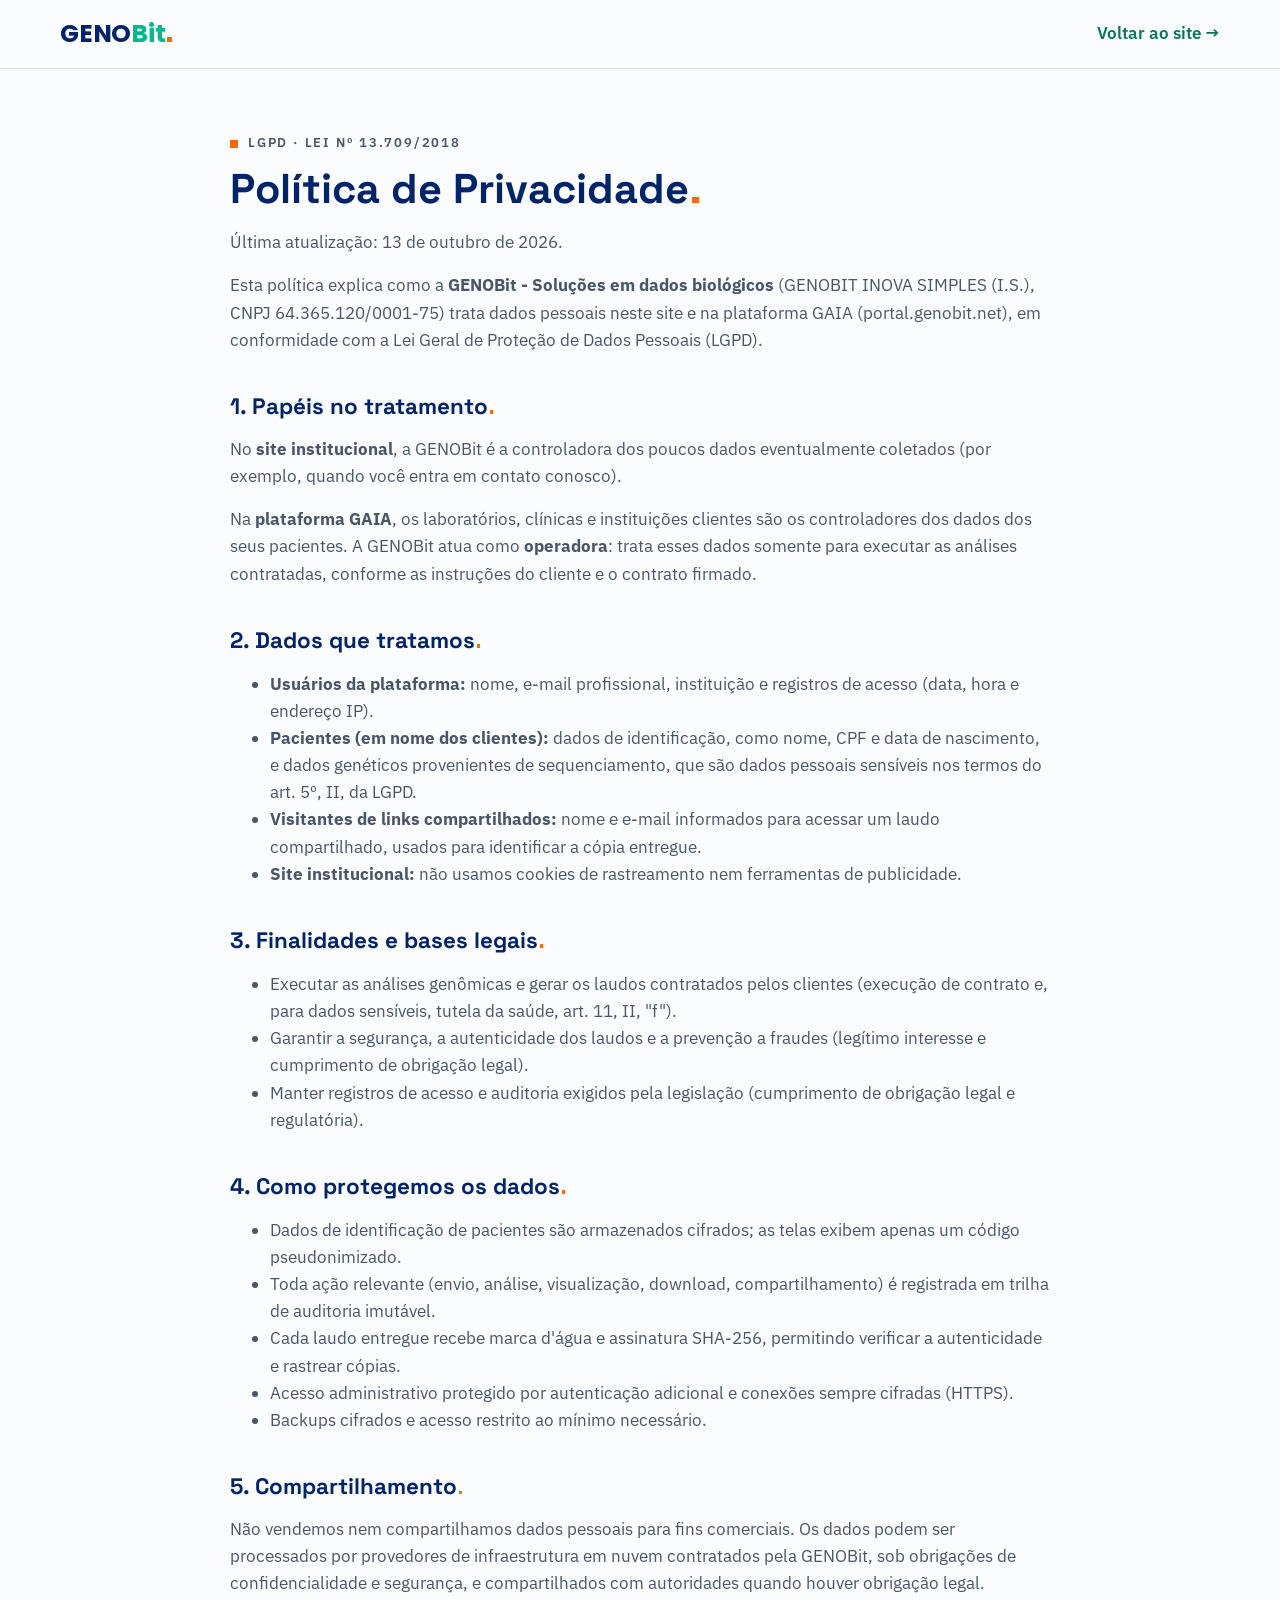
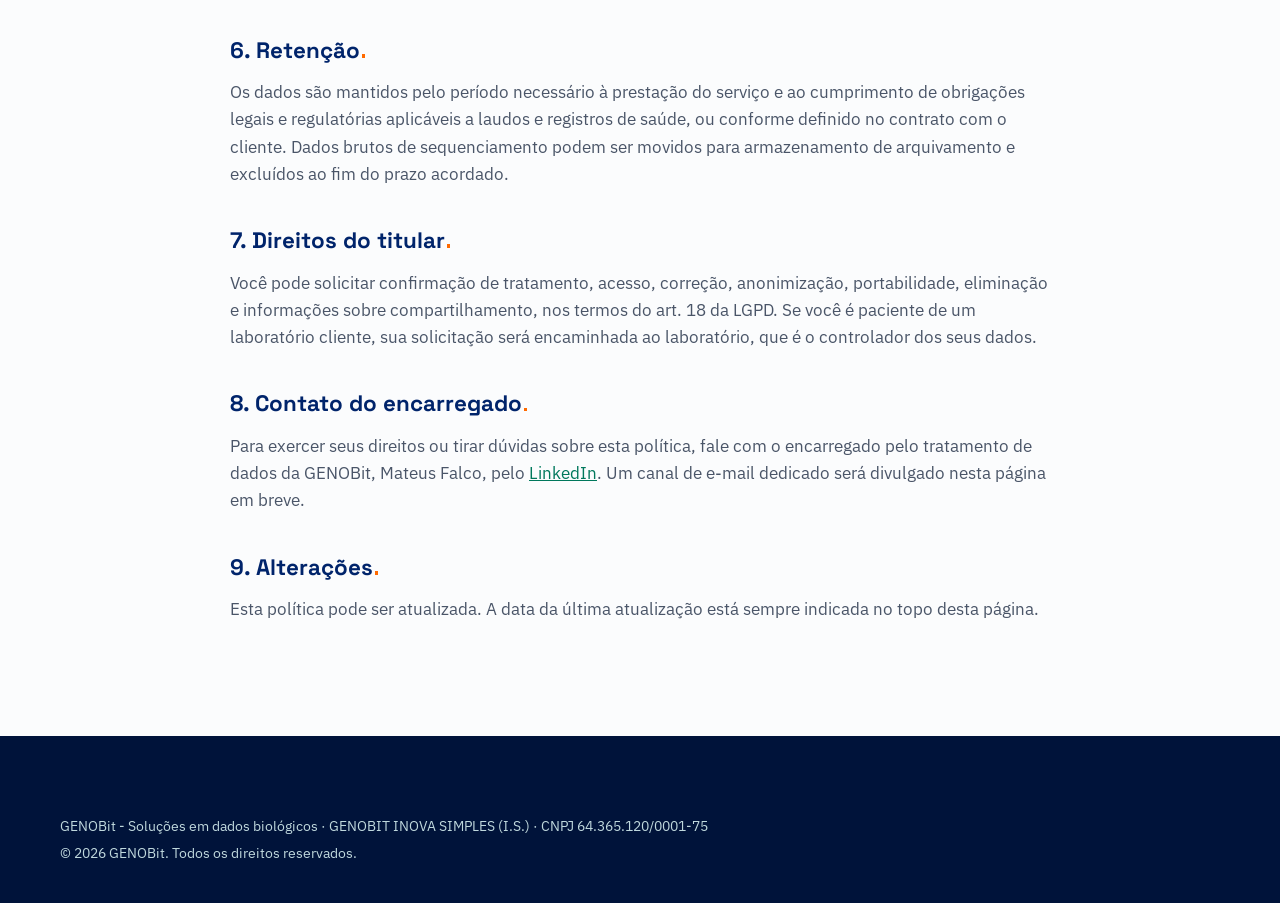
==== privacidade.html @ 1b7b5169 "Site institucional da GENOBit (página única + política de privacidade) Co-Authored-By: Claude Opus 5" ====
<!doctype html>
<html lang="pt-BR">
<head>
<meta charset="utf-8">
<meta name="viewport" content="width=device-width, initial-scale=1">
<title>Política de Privacidade · GENOBit</title>
<meta name="description" content="Como a GENOBit trata dados pessoais, incluindo dados genéticos, em conformidade com a LGPD.">
<link rel="icon" type="image/png" href="assets/favicon.png">
<link rel="preconnect" href="https://fonts.googleapis.com">
<link rel="preconnect" href="https://fonts.gstatic.com" crossorigin>
<link href="https://fonts.googleapis.com/css2?family=IBM+Plex+Sans:wght@400;500;600&family=Poppins:wght@700&family=Space+Grotesk:wght@500;700&display=swap" rel="stylesheet">
<link rel="stylesheet" href="assets/style.css">
</head>
<body>

<header class="topo">
  <div class="container topo-linha">
    <a href="index.html" class="marca" aria-label="GENOBit, início"><span class="logo-texto"><span class="geno">GENO</span><span class="bit">Bit</span><span class="ponto"></span></span></a>
    <a href="index.html" class="link-seta">Voltar ao site</a>
  </div>
</header>

<main class="texto-legal">
  <div class="container">
    <p class="sobretitulo">LGPD · Lei nº 13.709/2018</p>
    <h1>Política de Privacidade</h1>
    <p>Última atualização: 13 de outubro de 2026.</p>

    <p>Esta política explica como a <b>GENOBit - Soluções em dados biológicos</b> (GENOBIT INOVA SIMPLES (I.S.), CNPJ 64.365.120/0001-75) trata dados pessoais neste site e na plataforma GAIA (portal.genobit.net), em conformidade com a Lei Geral de Proteção de Dados Pessoais (LGPD).</p>

    <h2>1. Papéis no tratamento</h2>
    <p>No <b>site institucional</b>, a GENOBit é a controladora dos poucos dados eventualmente coletados (por exemplo, quando você entra em contato conosco).</p>
    <p>Na <b>plataforma GAIA</b>, os laboratórios, clínicas e instituições clientes são os controladores dos dados dos seus pacientes. A GENOBit atua como <b>operadora</b>: trata esses dados somente para executar as análises contratadas, conforme as instruções do cliente e o contrato firmado.</p>

    <h2>2. Dados que tratamos</h2>
    <ul>
      <li><b>Usuários da plataforma:</b> nome, e-mail profissional, instituição e registros de acesso (data, hora e endereço IP).</li>
      <li><b>Pacientes (em nome dos clientes):</b> dados de identificação, como nome, CPF e data de nascimento, e dados genéticos provenientes de sequenciamento, que são dados pessoais sensíveis nos termos do art. 5º, II, da LGPD.</li>
      <li><b>Visitantes de links compartilhados:</b> nome e e-mail informados para acessar um laudo compartilhado, usados para identificar a cópia entregue.</li>
      <li><b>Site institucional:</b> não usamos cookies de rastreamento nem ferramentas de publicidade.</li>
    </ul>

    <h2>3. Finalidades e bases legais</h2>
    <ul>
      <li>Executar as análises genômicas e gerar os laudos contratados pelos clientes (execução de contrato e, para dados sensíveis, tutela da saúde, art. 11, II, "f").</li>
      <li>Garantir a segurança, a autenticidade dos laudos e a prevenção a fraudes (legítimo interesse e cumprimento de obrigação legal).</li>
      <li>Manter registros de acesso e auditoria exigidos pela legislação (cumprimento de obrigação legal e regulatória).</li>
    </ul>

    <h2>4. Como protegemos os dados</h2>
    <ul>
      <li>Dados de identificação de pacientes são armazenados cifrados; as telas exibem apenas um código pseudonimizado.</li>
      <li>Toda ação relevante (envio, análise, visualização, download, compartilhamento) é registrada em trilha de auditoria imutável.</li>
      <li>Cada laudo entregue recebe marca d'água e assinatura SHA-256, permitindo verificar a autenticidade e rastrear cópias.</li>
      <li>Acesso administrativo protegido por autenticação adicional e conexões sempre cifradas (HTTPS).</li>
      <li>Backups cifrados e acesso restrito ao mínimo necessário.</li>
    </ul>

    <h2>5. Compartilhamento</h2>
    <p>Não vendemos nem compartilhamos dados pessoais para fins comerciais. Os dados podem ser processados por provedores de infraestrutura em nuvem contratados pela GENOBit, sob obrigações de confidencialidade e segurança, e compartilhados com autoridades quando houver obrigação legal.</p>

    <h2>6. Retenção</h2>
    <p>Os dados são mantidos pelo período necessário à prestação do serviço e ao cumprimento de obrigações legais e regulatórias aplicáveis a laudos e registros de saúde, ou conforme definido no contrato com o cliente. Dados brutos de sequenciamento podem ser movidos para armazenamento de arquivamento e excluídos ao fim do prazo acordado.</p>

    <h2>7. Direitos do titular</h2>
    <p>Você pode solicitar confirmação de tratamento, acesso, correção, anonimização, portabilidade, eliminação e informações sobre compartilhamento, nos termos do art. 18 da LGPD. Se você é paciente de um laboratório cliente, sua solicitação será encaminhada ao laboratório, que é o controlador dos seus dados.</p>

    <h2>8. Contato do encarregado</h2>
    <p>Para exercer seus direitos ou tirar dúvidas sobre esta política, fale com o encarregado pelo tratamento de dados da GENOBit, Mateus Falco, pelo <a href="https://www.linkedin.com/in/mateusfalco/">LinkedIn</a>. Um canal de e-mail dedicado será divulgado nesta página em breve.</p>

    <h2>9. Alterações</h2>
    <p>Esta política pode ser atualizada. A data da última atualização está sempre indicada no topo desta página.</p>
  </div>
</main>

<footer class="rodape">
  <div class="container rodape-legal">
    <p>GENOBit - Soluções em dados biológicos · GENOBIT INOVA SIMPLES (I.S.) · CNPJ 64.365.120/0001-75</p>
    <p>© 2026 GENOBit. Todos os direitos reservados.</p>
  </div>
</footer>

</body>
</html>
---- assets/style.css ----
:root {
  --navy: #00246B;
  --navy-fundo: #001A4D;
  --navy-2: #0B2D72;
  --ciano: #00B88D;
  --ciano-escuro: #00785C;
  --laranja: #FF6A00;
  --laranja-texto: #B84A00;
  --claro: #F4F6F9;
  --branco: #FBFCFD;
  --texto: #1C2B3F;
  --texto-suave: #4A5568;
  --texto-claro: #BFD8DD;
  --borda: #DCE1E6;
  --raio: 16px;
  --largura: 1160px;
}

*, *::before, *::after { box-sizing: border-box; }
html { scroll-behavior: smooth; scroll-padding-top: 80px; }
body {
  margin: 0;
  font-family: 'IBM Plex Sans', Arial, sans-serif;
  font-size: 17px;
  line-height: 1.6;
  color: var(--texto);
  background: var(--branco);
}
img { max-width: 100%; height: auto; }
a { color: var(--ciano-escuro); }
h1, h2, h3 { font-family: 'Space Grotesk', Arial, sans-serif; line-height: 1.15; color: var(--navy); margin: 0 0 16px; }
h1 { font-size: clamp(2.1rem, 4.6vw, 3.5rem); }
h2 { font-size: clamp(1.7rem, 3.4vw, 2.6rem); max-width: 22ch; }
h3 { font-size: 1.25rem; }
h1::after, h2:not(.sem-ponto)::after { content: ""; display: inline-block; width: .16em; height: .16em; background: var(--laranja); margin-left: .08em; }
.sobretitulo::before { content: ""; display: inline-block; width: 8px; height: 8px; background: var(--laranja); margin-right: 10px; vertical-align: middle; }
p { margin: 0 0 16px; }

.container { width: min(var(--largura), 100% - 32px); margin-inline: auto; }
.sobretitulo { font-size: .8rem; font-weight: 600; letter-spacing: .14em; text-transform: uppercase; color: var(--ciano-escuro); margin-bottom: 12px; }
.lead { font-size: 1.15rem; color: var(--texto-suave); max-width: 70ch; margin-bottom: 40px; }
.centro { text-align: center; justify-content: center; }

/* Botões */
.botao {
  display: inline-block; padding: 14px 24px; border-radius: 999px;
  background: var(--laranja); color: #fff; font-weight: 600; text-decoration: none;
  border: 2px solid var(--laranja); transition: transform .15s, background .15s;
}
.botao:hover { transform: translateY(-1px); background: #E85F00; }
.botao-pequeno { padding: 8px 18px; font-size: .95rem; }
.botao-contorno { background: transparent; color: var(--navy); border-color: var(--navy); }
.botao-contorno:hover { background: var(--navy); color: #fff; }
.botao-contorno-claro { background: transparent; color: var(--claro); border-color: var(--texto-claro); }
.botao-contorno-claro:hover { background: var(--claro); color: var(--navy); }

/* Topo */
.topo { position: sticky; top: 0; z-index: 10; background: rgba(251,252,253,.92); backdrop-filter: blur(8px); border-bottom: 1px solid var(--borda); }
.topo-linha { display: flex; align-items: center; justify-content: space-between; height: 68px; }
.marca { display: flex; align-items: center; gap: 10px; text-decoration: none; font-family: 'Space Grotesk', Arial, sans-serif; font-size: 1.4rem; font-weight: 700; color: var(--navy); }
.logo-texto { font-family: 'Poppins', Arial, sans-serif; font-weight: 700; font-size: 1.55rem; letter-spacing: -.01em; line-height: 1; display: inline-flex; align-items: baseline; }
.logo-texto .geno { color: var(--navy); }
.logo-texto .bit { color: var(--ciano); }
.logo-texto .ponto { display: inline-block; width: .2em; height: .2em; background: var(--laranja); margin-left: .06em; }
.marca-clara .geno { color: var(--claro); }
.menu { display: flex; align-items: center; gap: 24px; }
.menu a:not(.botao) { color: var(--texto); text-decoration: none; font-weight: 500; font-size: .95rem; }
.menu a:not(.botao):hover { color: var(--ciano-escuro); }
.menu-toggle, .menu-botao { display: none; }

/* Hero */
.hero { background: var(--claro) url('rede.webp') center / cover no-repeat; padding: 96px 0 104px; }
.hero-grade { display: grid; grid-template-columns: 1.4fr 1fr; gap: 48px; align-items: center; }
.hero-texto { font-size: 1.2rem; color: var(--texto-suave); max-width: 56ch; }
.hero-botoes { display: flex; flex-wrap: wrap; gap: 14px; margin-top: 28px; }
.hero-arte { display: flex; justify-content: center; }
.hero-arte img { width: min(320px, 70%); filter: drop-shadow(0 18px 40px rgba(10,25,49,.15)); }

/* Seções */
.secao { padding: 96px 0; }
.secao-clara { background: var(--claro); }
.secao-escura { background: var(--navy-fundo); color: var(--claro); }
.secao-escura h2, .secao-escura h3 { color: var(--claro); }
.secao-escura .sobretitulo { color: var(--ciano); }
.secao-escura .lead, .secao-escura p { color: var(--texto-claro); }

.cartoes { display: grid; gap: 24px; }
.cartoes.tres { grid-template-columns: repeat(3, 1fr); }
.cartoes.dois { grid-template-columns: repeat(2, 1fr); }
.cartao { background: #fff; border: 1px solid var(--borda); border-radius: var(--raio); padding: 28px; }
.secao-clara .cartao { background: var(--branco); }
.cartao p { color: var(--texto-suave); margin: 0; }
.cartao-linha { display: flex; gap: 20px; align-items: flex-start; }
.icone { flex: none; width: 48px; height: 48px; border-radius: 12px; background: #E0F6F0; display: grid; place-items: center; margin-bottom: 16px; }
.cartao-linha .icone { margin-bottom: 0; }
.icone svg { width: 26px; height: 26px; fill: none; stroke: var(--ciano-escuro); stroke-width: 2; stroke-linecap: round; stroke-linejoin: round; }

.duas-colunas { display: grid; grid-template-columns: 1fr 1.2fr; gap: 56px; align-items: start; }
.lista-marcada { list-style: none; margin: 0; padding: 0; display: grid; gap: 18px; }
.lista-marcada li { padding-left: 28px; position: relative; color: var(--texto-suave); }
.lista-marcada li::before { content: ""; position: absolute; left: 0; top: .55em; width: 10px; height: 10px; background: var(--laranja); }
.lista-marcada b { color: var(--navy); }

/* Etapas */
.etapas { list-style: none; padding: 0; margin: 0 0 48px; display: grid; grid-template-columns: repeat(4, 1fr); gap: 20px; }
.etapas li { background: var(--navy-2); border-radius: var(--raio); padding: 28px; border-top: 4px solid var(--ciano); }
.etapas li:last-child { border-top-color: var(--laranja); }
.etapa-numero { display: block; font-family: 'Space Grotesk', Arial, sans-serif; font-size: 2.4rem; font-weight: 700; color: var(--ciano); line-height: 1; margin-bottom: 12px; }
.etapa-numero.laranja { color: #FF8A3D; }
.etapas p { margin: 0; }

/* Público */
.publico { margin-top: 48px; }
.etiquetas { list-style: none; padding: 0; margin: 0; display: flex; flex-wrap: wrap; gap: 12px; }
.etiquetas li { background: #fff; border: 1px solid var(--borda); border-radius: 999px; padding: 8px 18px; font-weight: 500; color: var(--navy); }

/* Fundador */
.fundador { display: flex; gap: 28px; background: #fff; border: 1px solid var(--borda); border-radius: var(--raio); padding: 32px; }
.avatar { flex: none; width: 120px; height: 120px; border-radius: 50%; object-fit: cover; border: 4px solid var(--ciano); }
.cargo { color: var(--ciano-escuro); font-weight: 600; margin-bottom: 12px; }
.fundador ul { margin: 0 0 16px; padding-left: 20px; color: var(--texto-suave); }
.link-seta { font-weight: 600; text-decoration: none; }
.link-seta::after { content: " →"; }

.contato { text-align: center; }
.contato h2, .contato .lead { margin-inline: auto; }

/* Rodapé */
.rodape { background: #00133A; color: var(--texto-claro); padding: 56px 0 32px; font-size: .95rem; }
.rodape-grade { display: grid; grid-template-columns: 2fr 1fr 1fr; gap: 32px; padding-bottom: 32px; border-bottom: 1px solid #16336E; }
.rodape nav { display: flex; flex-direction: column; gap: 8px; }
.rodape a { color: var(--texto-claro); text-decoration: none; }
.rodape a:hover { color: var(--ciano); }
.rodape-legal { padding-top: 24px; font-size: .85rem; }
.rodape-legal p { margin: 0 0 6px; }

/* Página de texto (privacidade) */
.texto-legal { padding: 64px 0 96px; }
.texto-legal .container { max-width: 820px; }
.texto-legal h1 { font-size: clamp(1.9rem, 4vw, 2.6rem); }
.texto-legal h2 { font-size: 1.4rem; max-width: none; margin-top: 40px; }
.texto-legal p, .texto-legal li { color: var(--texto-suave); }

@media (max-width: 960px) {
  .hero-grade, .duas-colunas { grid-template-columns: 1fr; }
  .hero-arte { display: none; }
  .cartoes.tres, .etapas { grid-template-columns: repeat(2, 1fr); }
  .menu-botao { display: block; width: 32px; height: 32px; cursor: pointer; position: relative; }
  .menu-botao span, .menu-botao span::before, .menu-botao span::after { position: absolute; left: 4px; width: 24px; height: 2px; background: var(--navy); content: ""; }
  .menu-botao span { top: 15px; }
  .menu-botao span::before { top: -7px; left: 0; }
  .menu-botao span::after { top: 7px; left: 0; }
  .menu { display: none; position: absolute; top: 68px; left: 0; right: 0; flex-direction: column; align-items: flex-start; gap: 18px; padding: 24px 16px; background: var(--branco); border-bottom: 1px solid var(--borda); }
  .menu-toggle:checked ~ .menu { display: flex; }
}
@media (max-width: 640px) {
  body { font-size: 16px; }
  .secao { padding: 64px 0; }
  .hero { padding: 64px 0 72px; }
  .cartoes.tres, .cartoes.dois, .etapas { grid-template-columns: 1fr; }
  .fundador { flex-direction: column; }
  .rodape-grade { grid-template-columns: 1fr; }
}
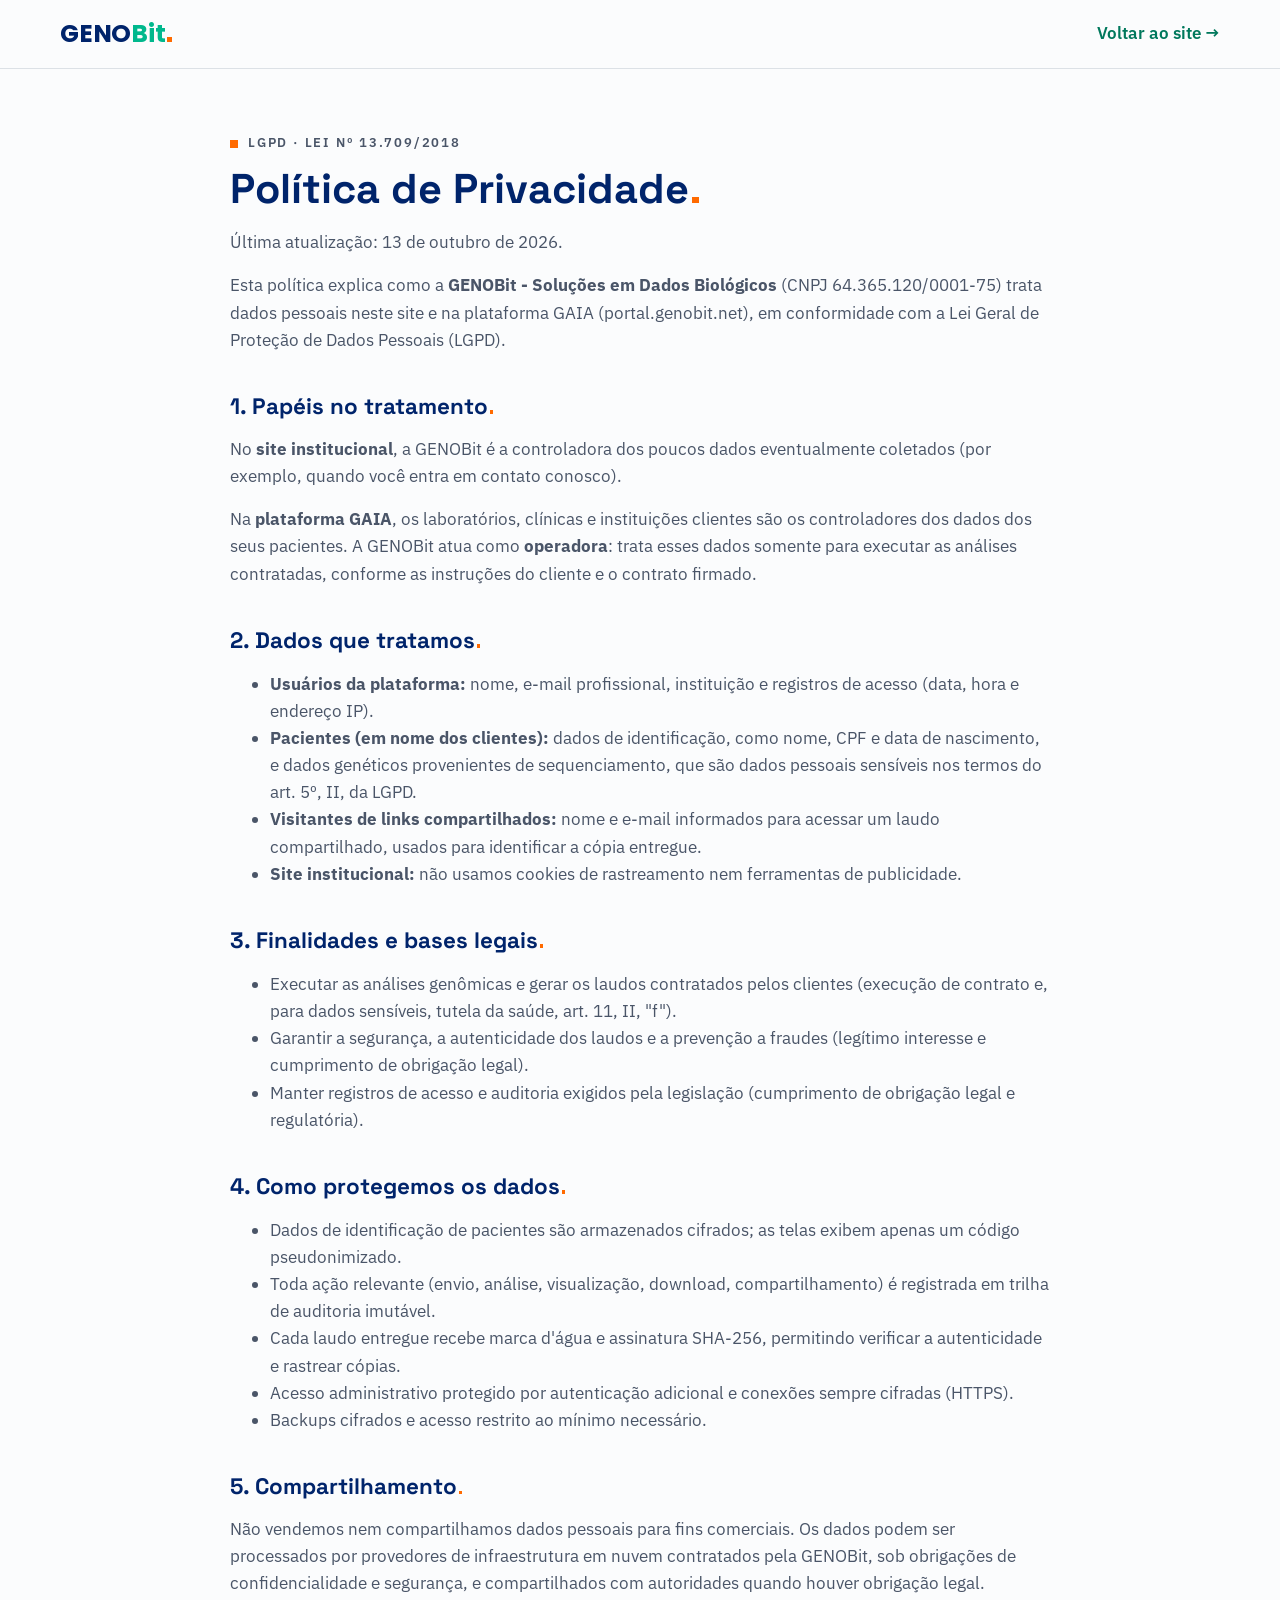
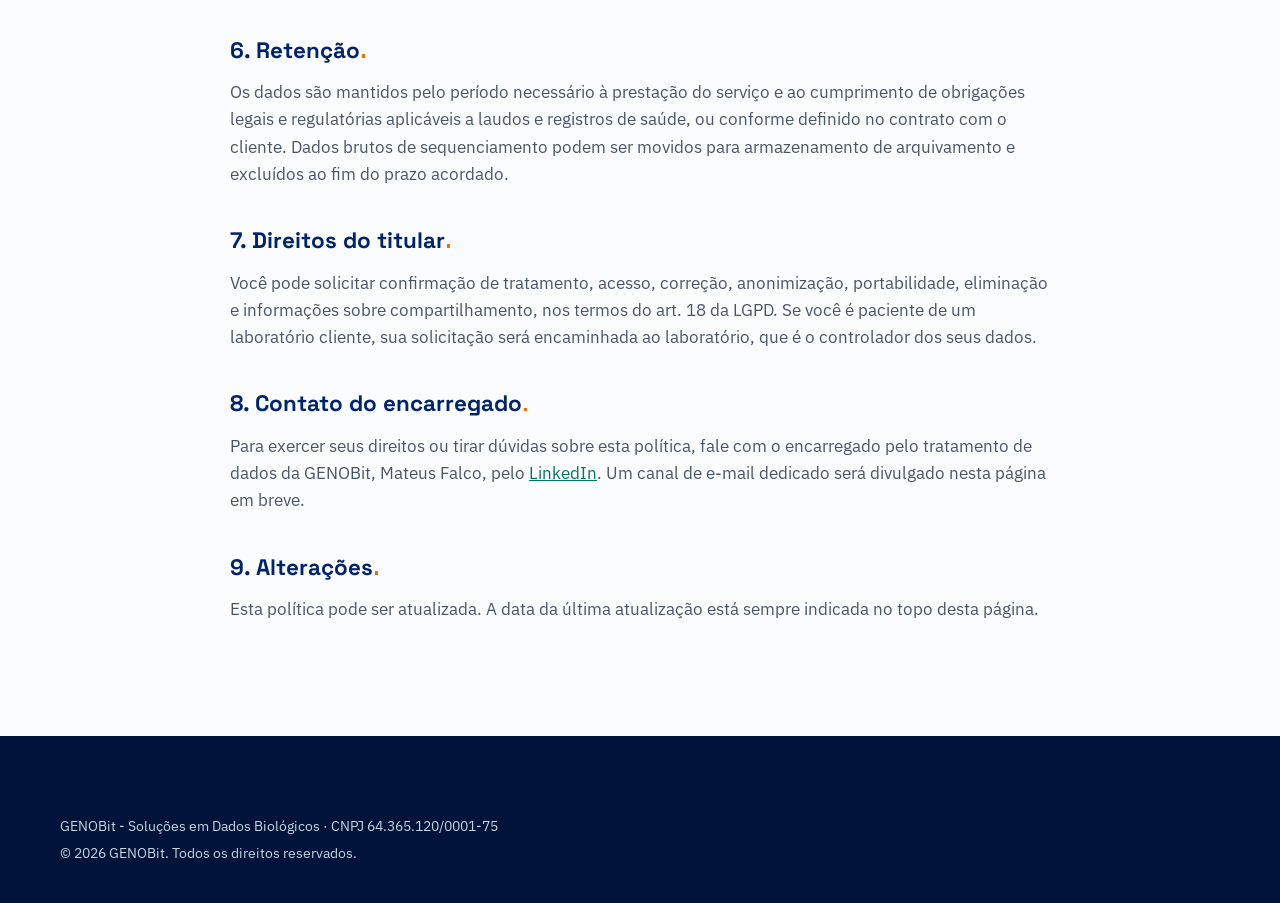
==== commit 7a996b48: "Remove razão social e padroniza 'Soluções em Dados Biológicos' Co-Authored-By: Claude Opus 5.5 <nore" ====
--- a/privacidade.html
+++ b/privacidade.html
@@ -26,7 +26,7 @@
     <h1>Política de Privacidade</h1>
     <p>Última atualização: 13 de outubro de 2026.</p>
 
-    <p>Esta política explica como a <b>GENOBit - Soluções em dados biológicos</b> (GENOBIT INOVA SIMPLES (I.S.), CNPJ 64.365.120/0001-75) trata dados pessoais neste site e na plataforma GAIA (portal.genobit.net), em conformidade com a Lei Geral de Proteção de Dados Pessoais (LGPD).</p>
+    <p>Esta política explica como a <b>GENOBit - Soluções em Dados Biológicos</b> (CNPJ 64.365.120/0001-75) trata dados pessoais neste site e na plataforma GAIA (portal.genobit.net), em conformidade com a Lei Geral de Proteção de Dados Pessoais (LGPD).</p>
 
     <h2>1. Papéis no tratamento</h2>
     <p>No <b>site institucional</b>, a GENOBit é a controladora dos poucos dados eventualmente coletados (por exemplo, quando você entra em contato conosco).</p>
@@ -75,7 +75,7 @@
 
 <footer class="rodape">
   <div class="container rodape-legal">
-    <p>GENOBit - Soluções em dados biológicos · GENOBIT INOVA SIMPLES (I.S.) · CNPJ 64.365.120/0001-75</p>
+    <p>GENOBit - Soluções em Dados Biológicos · CNPJ 64.365.120/0001-75</p>
     <p>© 2026 GENOBit. Todos os direitos reservados.</p>
   </div>
 </footer>
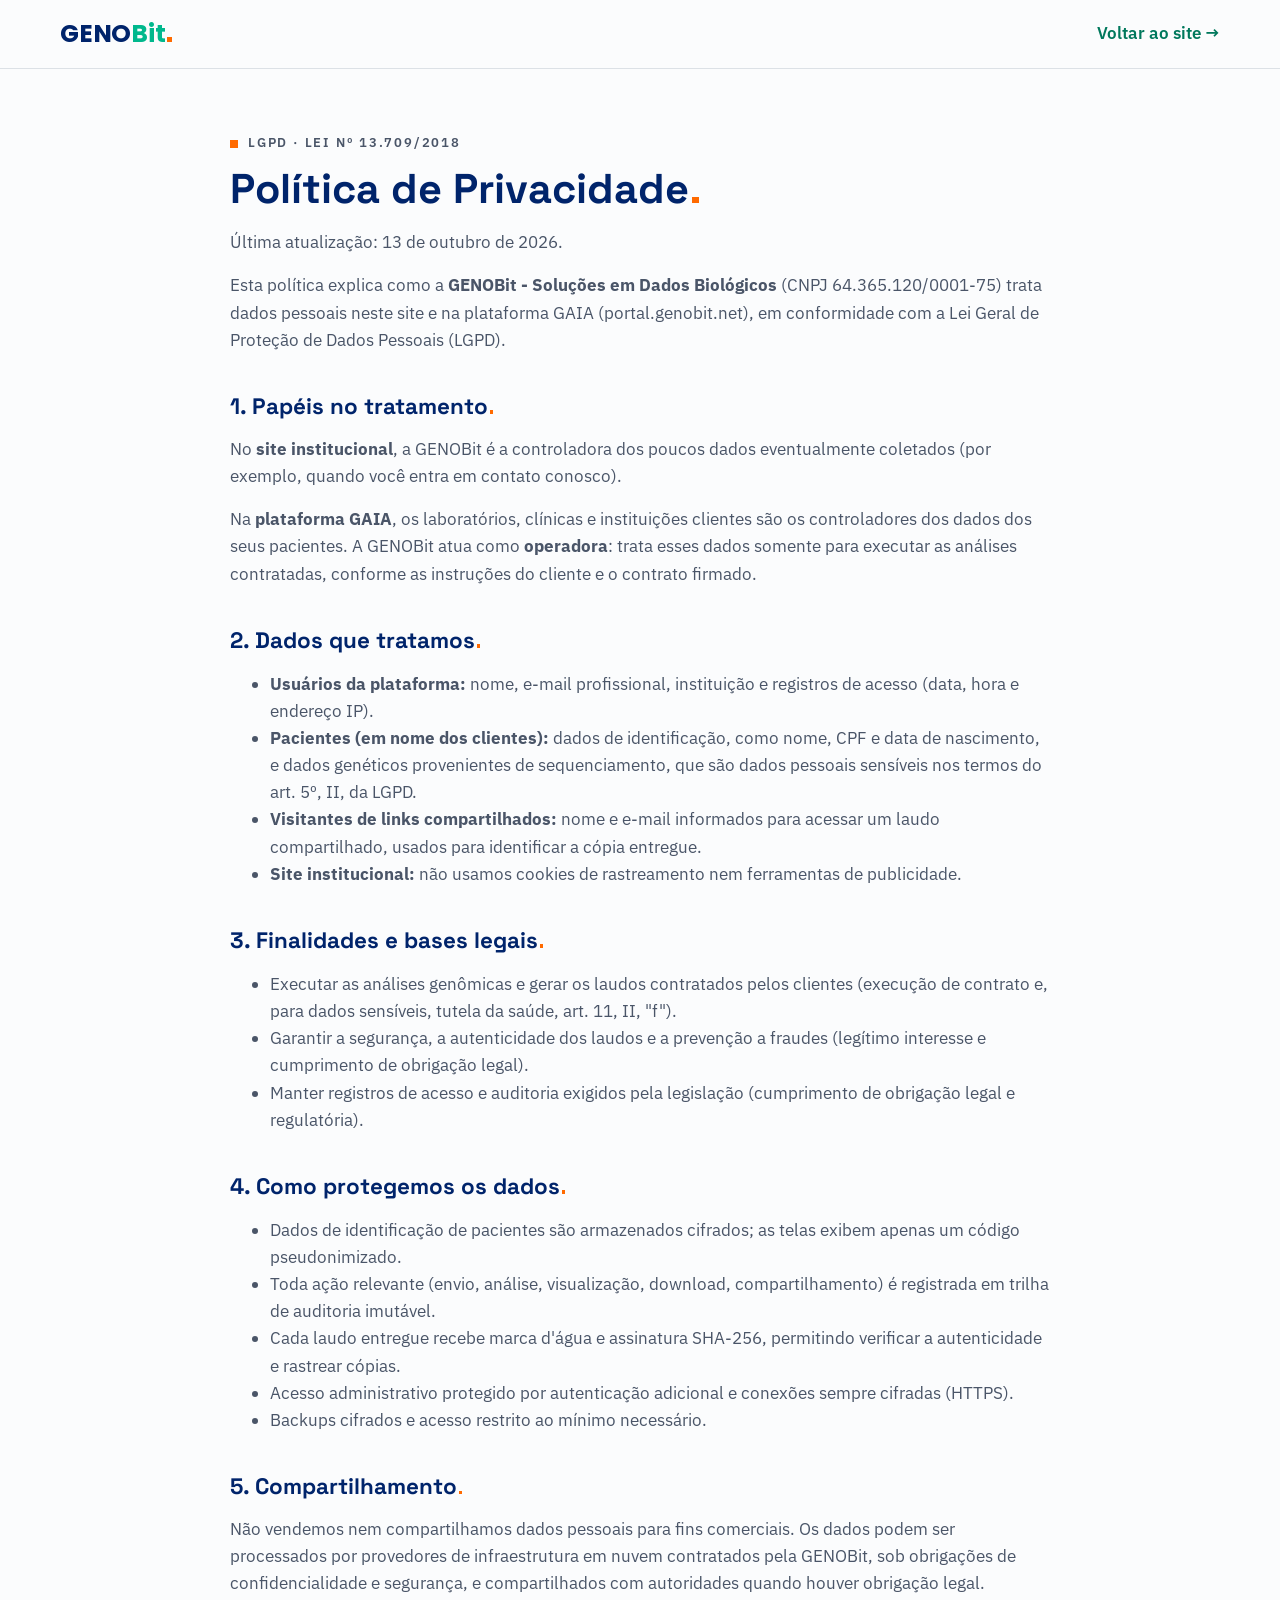
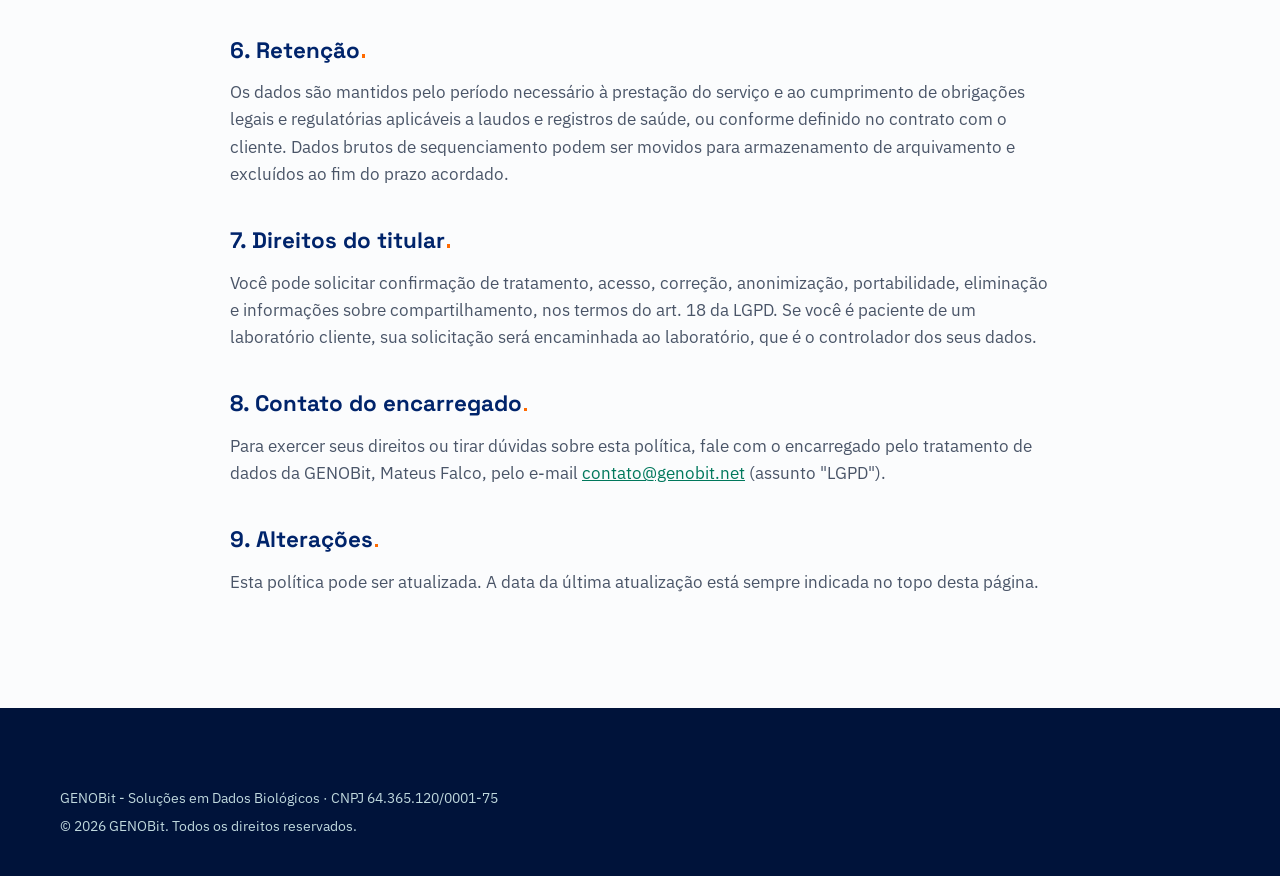
==== commit a1c75a97: "Adiciona contato@genobit.net no site e na política de privacidade Co-Authored-By: Claude Opus 5.5 <n" ====
--- a/privacidade.html
+++ b/privacidade.html
@@ -66,7 +66,7 @@
     <p>Você pode solicitar confirmação de tratamento, acesso, correção, anonimização, portabilidade, eliminação e informações sobre compartilhamento, nos termos do art. 18 da LGPD. Se você é paciente de um laboratório cliente, sua solicitação será encaminhada ao laboratório, que é o controlador dos seus dados.</p>
 
     <h2>8. Contato do encarregado</h2>
-    <p>Para exercer seus direitos ou tirar dúvidas sobre esta política, fale com o encarregado pelo tratamento de dados da GENOBit, Mateus Falco, pelo <a href="https://www.linkedin.com/in/mateusfalco/">LinkedIn</a>. Um canal de e-mail dedicado será divulgado nesta página em breve.</p>
+    <p>Para exercer seus direitos ou tirar dúvidas sobre esta política, fale com o encarregado pelo tratamento de dados da GENOBit, Mateus Falco, pelo e-mail <a href="mailto:contato@genobit.net?subject=LGPD">contato@genobit.net</a> (assunto "LGPD").</p>
 
     <h2>9. Alterações</h2>
     <p>Esta política pode ser atualizada. A data da última atualização está sempre indicada no topo desta página.</p>
